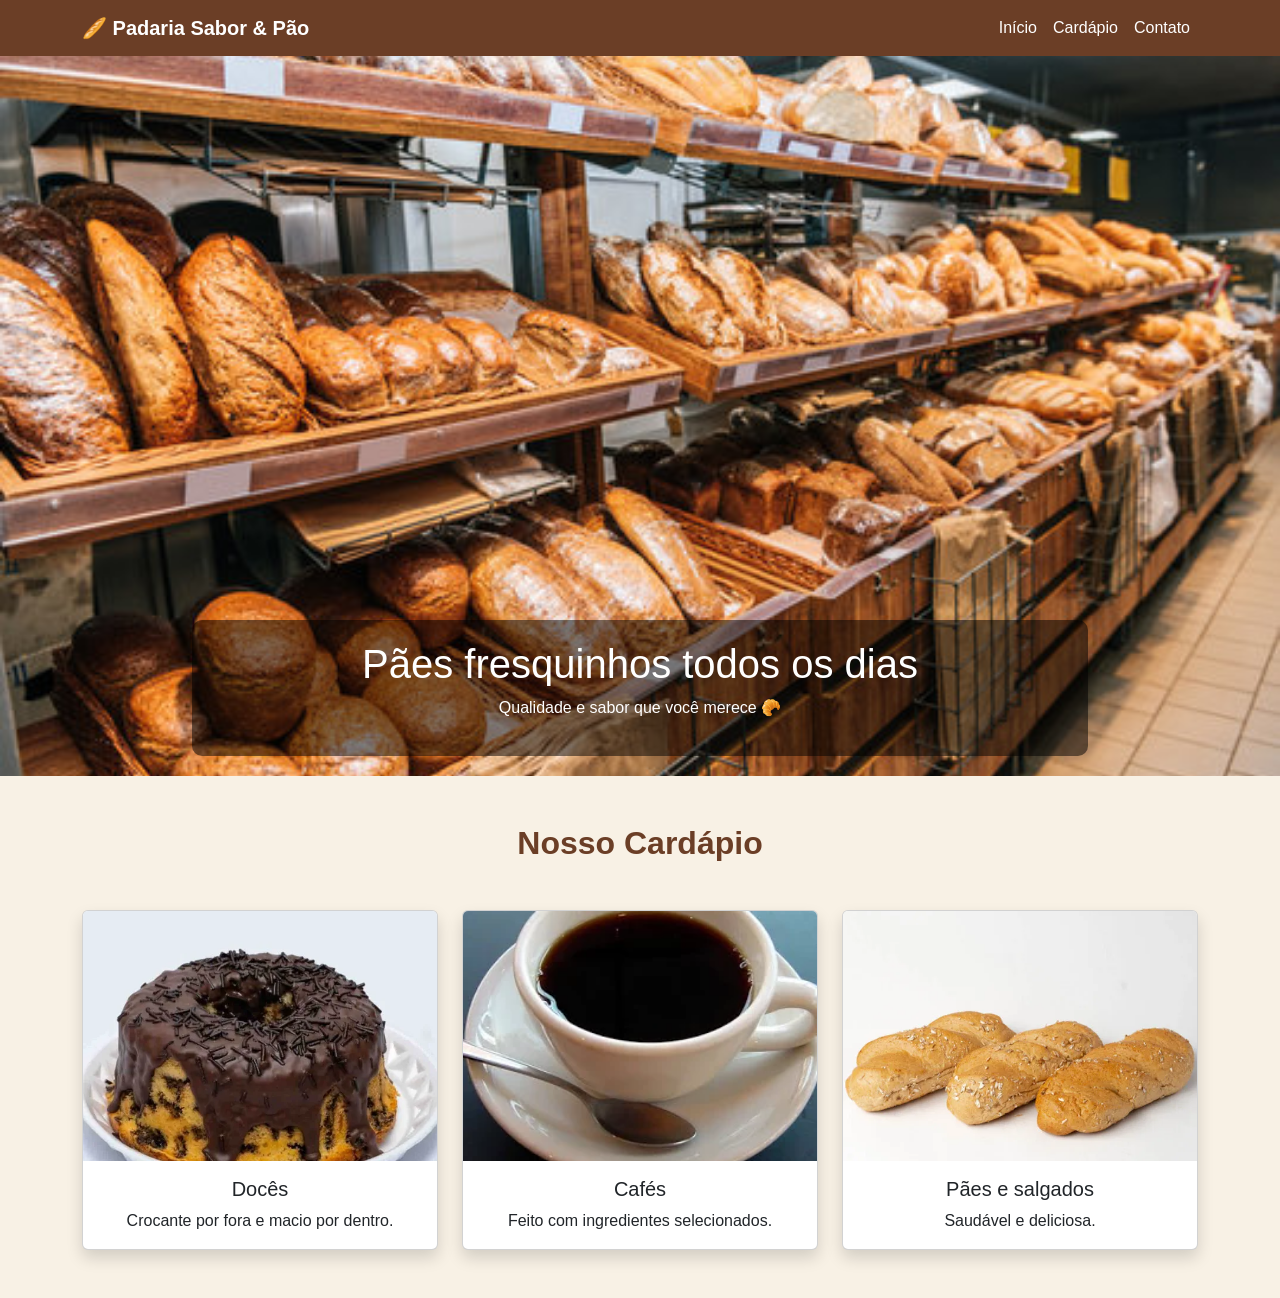
==== index.html @ dde3d821 "commit teste 2" ====
<!doctype html>
<html lang="pt-br">
<head>
  <meta charset="utf-8">
  <meta name="viewport" content="width=device-width, initial-scale=1">
  <title>Padaria Sabor & Pão</title>

  <link href="https://cdn.jsdelivr.net/npm/bootstrap@5.3.8/dist/css/bootstrap.min.css" rel="stylesheet">
  <link rel="stylesheet" href="style.css">
</head>

<body>

<!-- NAVBAR -->
<nav class="navbar navbar-expand-lg navbar-dark bg-marrom">
  <div class="container">
    <a class="navbar-brand fw-bold" href="#">🥖 Padaria Sabor & Pão</a>

    <button class="navbar-toggler" type="button" data-bs-toggle="collapse" data-bs-target="#navbarNav">
      <span class="navbar-toggler-icon"></span>
    </button>

    <div class="collapse navbar-collapse justify-content-end" id="navbarNav">
      <ul class="navbar-nav">
        <li class="nav-item"><a class="nav-link active" href="index.html">Início</a></li>
         <li class="nav-item"><a class="nav-link active" href="cardapio.html">Cardápio</a></li>
          <li class="nav-item"><a class="nav-link active" href="contato.html">Contato</a></li>
    </div>
  </div>
</nav>

<!-- CARROSSEL -->
<div id="carouselExample" class="carousel slide" data-bs-ride="carousel">
  <div class="carousel-inner">

    <div class="carousel-item active">
      <img src="imagem/360_F_198186598_gkMHktRpzVoFycZj4MlXIfxX8yhCHZZo.jpg" class="d-block w-100 banner-img" alt="Padaria">
      <div class="carousel-caption">
        <h1>Pães fresquinhos todos os dias</h1>
        <p>Qualidade e sabor que você merece 🥐</p>
      </div>
    </div>

  </div>
</div>

<!-- TÍTULO CARDÁPIO -->
<section class="container text-center my-5">
  <h2 class="titulo-cardapio">Nosso Cardápio</h2>
</section>

<!-- CARDS -->
<section class="container mb-5">
  <div class="row g-4">

    <div class="col-md-4">
      <div class="card h-100 shadow">
        <img src="imagem/DSC06912-600x600.jpg.webp" class="card-img-top produto-img" alt="Pão Francês">
        <div class="card-body text-center">
          <h5 class="card-title">Docês</h5>
          <p class="card-text">Crocante por fora e macio por dentro.</p>
        </div>
      </div>
    </div>

    <div class="col-md-4">
      <div class="card h-100 shadow">
        <img src="imagem/images.webp" class="card-img-top produto-img" alt="Bolo">
        <div class="card-body text-center">
          <h5 class="card-title">Cafés</h5>
          <p class="card-text">Feito com ingredientes selecionados.</p>
        </div>
      </div>
    </div>

    <div class="col-md-4">
      <div class="card h-100 shadow">
        <img src="imagem/Padaria-tradicional-baguete-integral-01-2-600x600.jpg.webp" class="card-img-top produto-img" alt="Baguete">
        <div class="card-body text-center">
          <h5 class="card-title">Pães e salgados</h5>
          <p class="card-text">Saudável e deliciosa.</p>
          
        </div>
      </div>
    </div>

  </div>
</section>

<script src="https://cdn.jsdelivr.net/npm/bootstrap@5.3.8/dist/js/bootstrap.bundle.min.js"></script>

</body>
</html>
---- style.css ----
body {
  background-color: #f8f1e5;
  font-family: Arial, Helvetica, sans-serif;
}

/* Navbar personalizada */
.bg-marrom {
  background-color: #6b3e26;
}

/* Banner */
.banner-img {
  height: 80vh;
  object-fit: cover;
}

/* Texto do carrossel */
.carousel-caption {
  background: rgba(0, 0, 0, 0.5);
  padding: 20px;
  border-radius: 10px;
}

/* Título */
.titulo-cardapio {
  font-weight: bold;
  color: #6b3e26;
}

/* Imagens dos produtos */
.produto-img {
  height: 250px;
  object-fit: cover;
}

.colunas {
  flex: 1;
  background-color: #f8c471;
  margin: 10px;
  padding: 30px;
  border-radius: 10px;
  text-align: center;
  font-weight: bold;
}

/* Deixar lado a lado */
.row {
  display: flex;
}
.produtos {
  display: grid !important;
  grid-template-columns: repeat(3, 1fr);
  gap: 20px;
  margin-top: 40px;
}

.item {
  padding: 40px;
  text-align: center;
  border-radius: 10px;
}
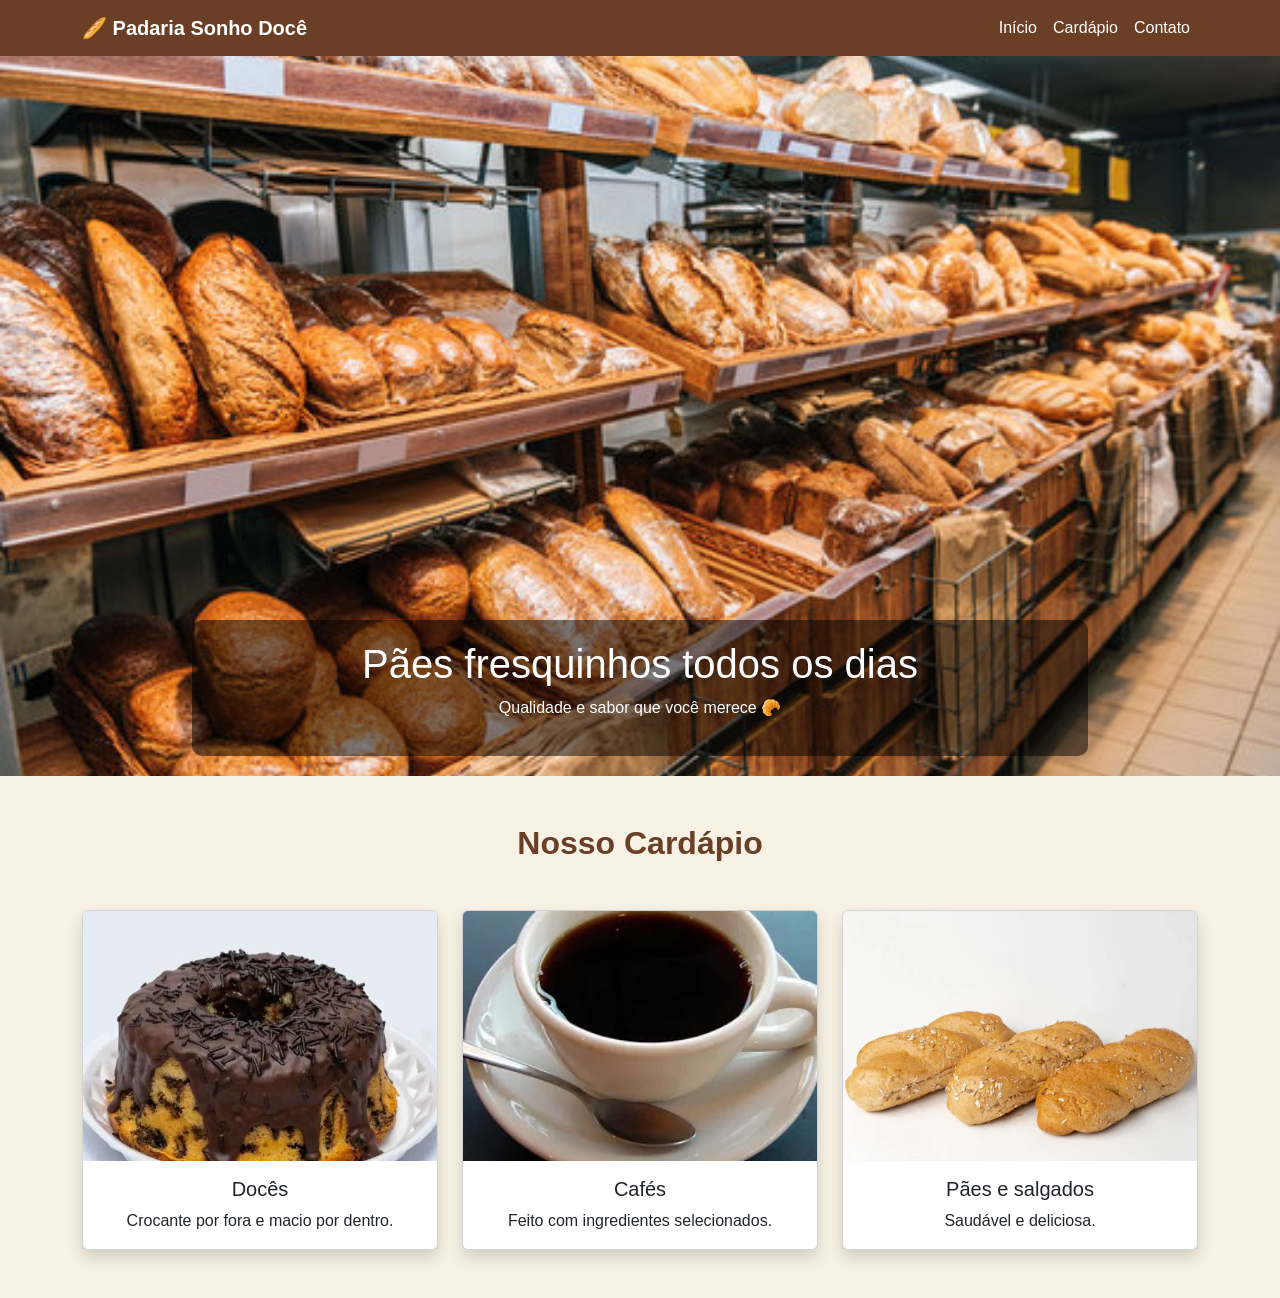
==== commit 83113c50: "modified:   cardapio.html 	modified:   contato.html 	modified:   index.html 	modified:   style.css" ====
--- a/index.html
+++ b/index.html
@@ -11,10 +11,10 @@
 
 <body>
 
-<!-- NAVBAR -->
+
 <nav class="navbar navbar-expand-lg navbar-dark bg-marrom">
   <div class="container">
-    <a class="navbar-brand fw-bold" href="#">🥖 Padaria Sabor & Pão</a>
+    <a class="navbar-brand fw-bold" href="#">🥖 Padaria Sonho Docê</a>
 
     <button class="navbar-toggler" type="button" data-bs-toggle="collapse" data-bs-target="#navbarNav">
       <span class="navbar-toggler-icon"></span>
@@ -29,7 +29,7 @@
   </div>
 </nav>
 
-<!-- CARROSSEL -->
+
 <div id="carouselExample" class="carousel slide" data-bs-ride="carousel">
   <div class="carousel-inner">
 
@@ -44,12 +44,12 @@
   </div>
 </div>
 
-<!-- TÍTULO CARDÁPIO -->
+
 <section class="container text-center my-5">
   <h2 class="titulo-cardapio">Nosso Cardápio</h2>
 </section>
 
-<!-- CARDS -->
+
 <section class="container mb-5">
   <div class="row g-4">
 
--- a/style.css
+++ b/style.css
@@ -3,36 +3,28 @@
   font-family: Arial, Helvetica, sans-serif;
 }
 
-/* Navbar personalizada */
 .bg-marrom {
   background-color: #6b3e26;
 }
 
-/* Banner */
 .banner-img {
   height: 80vh;
   object-fit: cover;
 }
-
-/* Texto do carrossel */
 .carousel-caption {
   background: rgba(0, 0, 0, 0.5);
   padding: 20px;
   border-radius: 10px;
 }
 
-/* Título */
 .titulo-cardapio {
   font-weight: bold;
   color: #6b3e26;
 }
-
-/* Imagens dos produtos */
 .produto-img {
   height: 250px;
   object-fit: cover;
 }
-
 .colunas {
   flex: 1;
   background-color: #f8c471;
@@ -42,8 +34,6 @@
   text-align: center;
   font-weight: bold;
 }
-
-/* Deixar lado a lado */
 .row {
   display: flex;
 }
@@ -53,7 +43,6 @@
   gap: 20px;
   margin-top: 40px;
 }
-
 .item {
   padding: 40px;
   text-align: center;
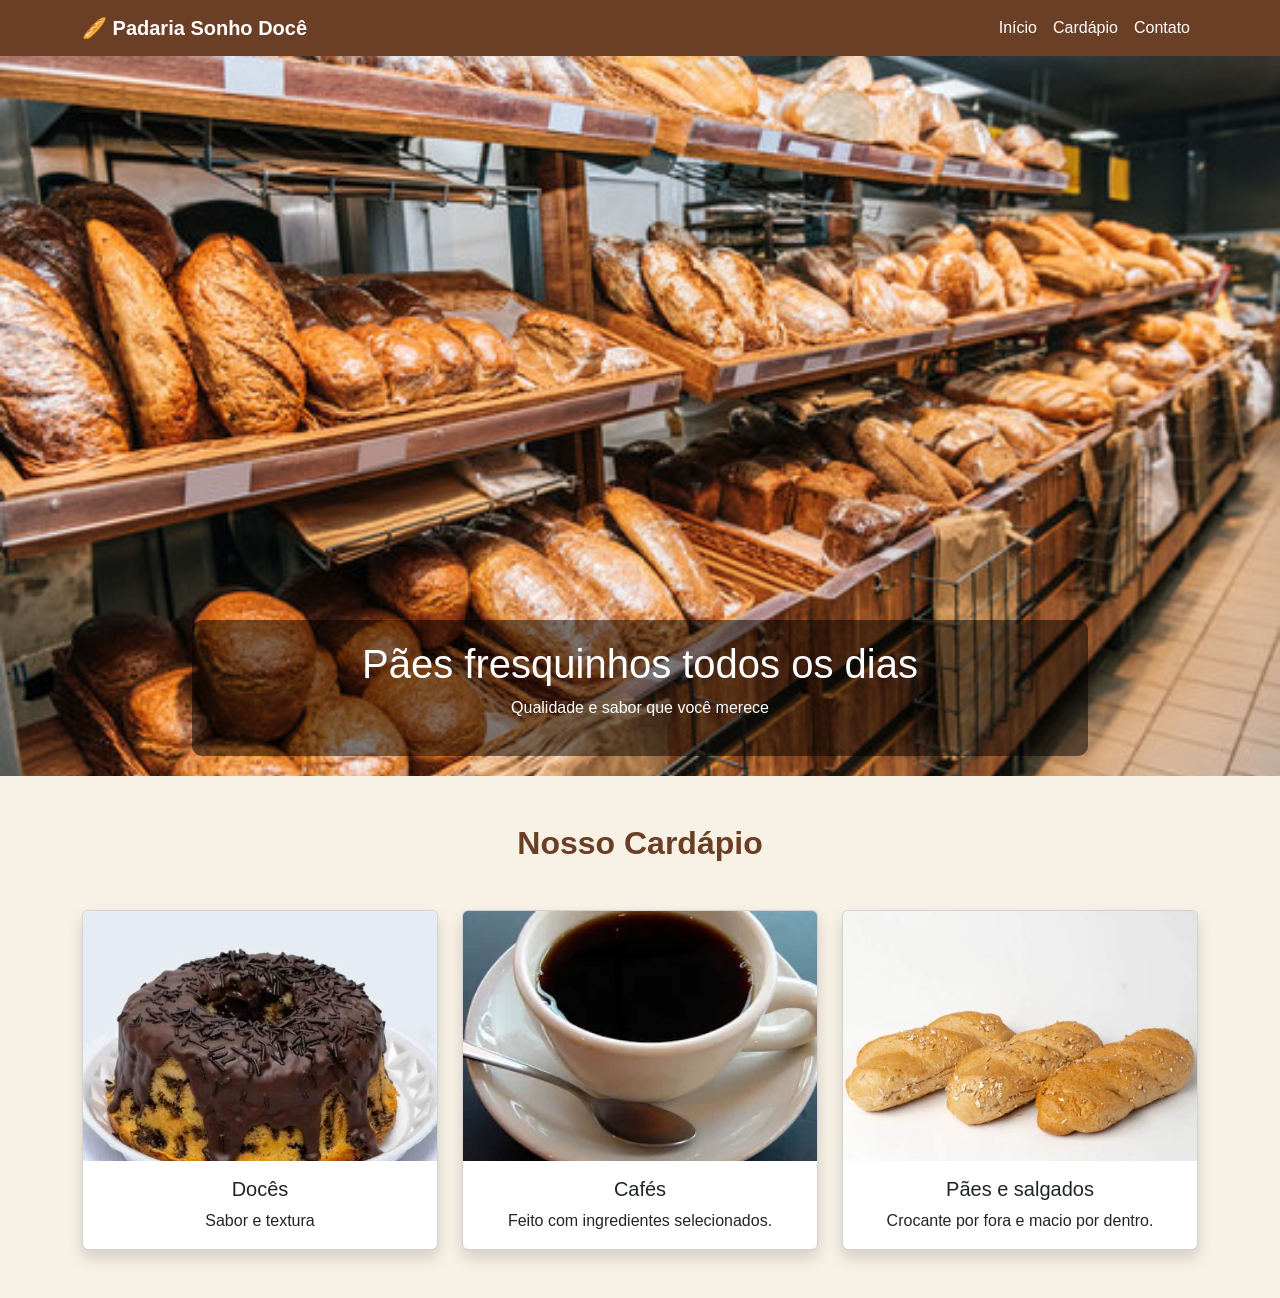
==== commit daaa7002: "commit final" ====
--- a/index.html
+++ b/index.html
@@ -3,7 +3,7 @@
 <head>
   <meta charset="utf-8">
   <meta name="viewport" content="width=device-width, initial-scale=1">
-  <title>Padaria Sabor & Pão</title>
+  <title>Padaria Sonho Docê</title>
 
   <link href="https://cdn.jsdelivr.net/npm/bootstrap@5.3.8/dist/css/bootstrap.min.css" rel="stylesheet">
   <link rel="stylesheet" href="style.css">
@@ -37,7 +37,7 @@
       <img src="imagem/360_F_198186598_gkMHktRpzVoFycZj4MlXIfxX8yhCHZZo.jpg" class="d-block w-100 banner-img" alt="Padaria">
       <div class="carousel-caption">
         <h1>Pães fresquinhos todos os dias</h1>
-        <p>Qualidade e sabor que você merece 🥐</p>
+        <p>Qualidade e sabor que você merece </p>
       </div>
     </div>
 
@@ -58,7 +58,7 @@
         <img src="imagem/DSC06912-600x600.jpg.webp" class="card-img-top produto-img" alt="Pão Francês">
         <div class="card-body text-center">
           <h5 class="card-title">Docês</h5>
-          <p class="card-text">Crocante por fora e macio por dentro.</p>
+          <p class="card-text">Sabor e textura</p>
         </div>
       </div>
     </div>
@@ -78,7 +78,7 @@
         <img src="imagem/Padaria-tradicional-baguete-integral-01-2-600x600.jpg.webp" class="card-img-top produto-img" alt="Baguete">
         <div class="card-body text-center">
           <h5 class="card-title">Pães e salgados</h5>
-          <p class="card-text">Saudável e deliciosa.</p>
+          <p class="card-text">Crocante por fora e macio por dentro.</p>
           
         </div>
       </div>
--- a/style.css
+++ b/style.css
@@ -49,3 +49,8 @@
   border-radius: 10px;
 }
 
+.legenda {
+  color: #7a0a0a;
+  font-weight: bold;
+}
+
